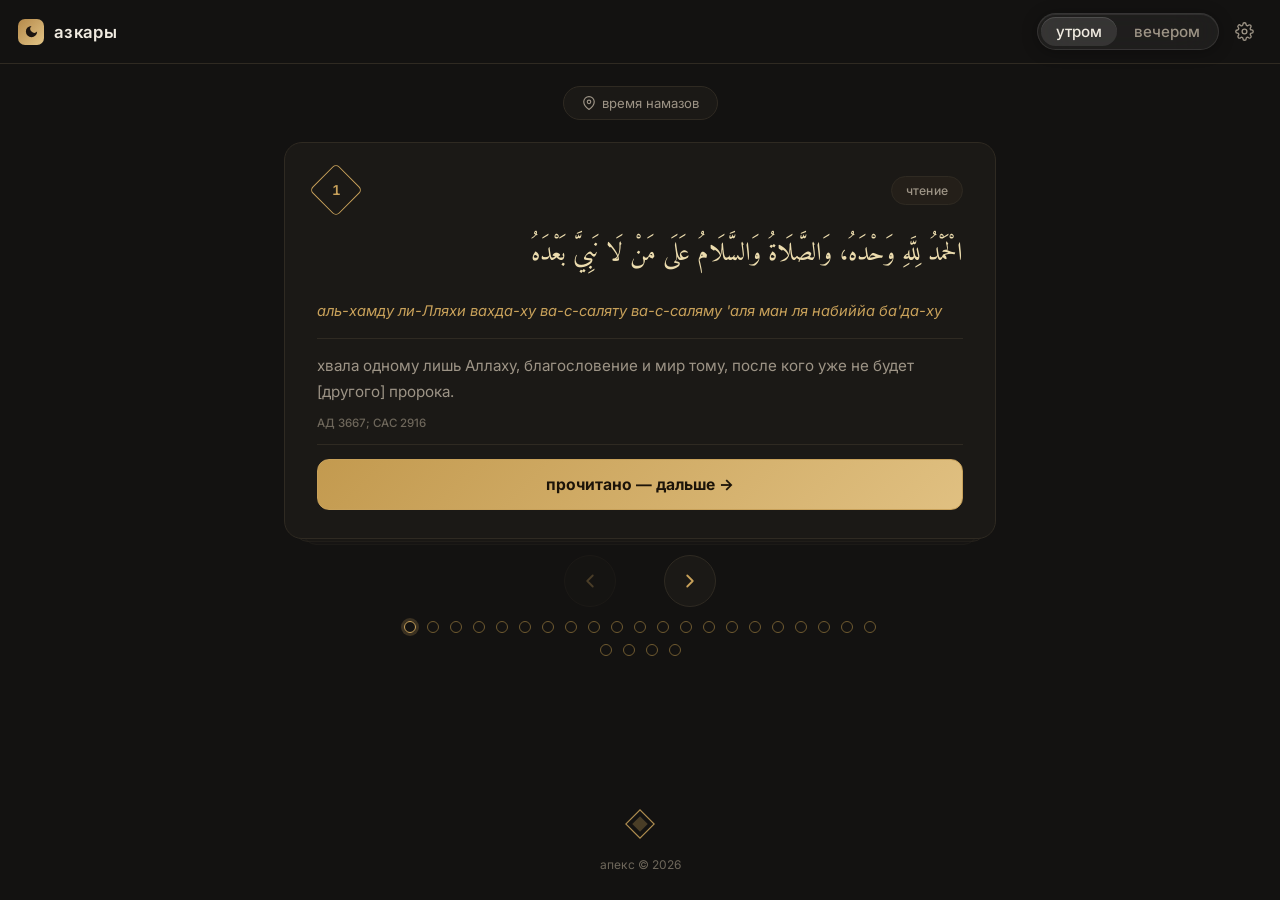
==== index.html @ b8bfd4aa "fix: per-period reset (AM/PM, local time) + grammar дольнем→дальнем Progress/counter now reset per r" ====
<!DOCTYPE html>
<html lang="ru">
<head>
  <meta charset="UTF-8" />
  <meta name="viewport" content="width=device-width, initial-scale=1.0" />
  <title>азкары</title>
  <meta name="description" content="Утренние и вечерние азкары с счётчиком повторений" />
  <meta property="og:title" content="азкары" />
  <meta property="og:description" content="Утренние и вечерние азкары с счётчиком повторений" />
  <meta property="og:type" content="website" />
  <link rel="manifest" href="manifest.json" />
  <link rel="apple-touch-icon" href="icon.png" />
  <meta name="theme-color" content="#141211" />
  <meta name="apple-mobile-web-app-capable" content="yes" />
  <meta name="apple-mobile-web-app-status-bar-style" content="black-translucent" />
  <meta name="apple-mobile-web-app-title" content="азкары" />
  <link rel="preconnect" href="https://fonts.googleapis.com" />
  <link rel="preconnect" href="https://fonts.gstatic.com" crossorigin />
  <link href="https://fonts.googleapis.com/css2?family=Amiri:wght@400;700&family=Inter:wght@400;500;600&display=swap" rel="stylesheet" />
  <link rel="stylesheet" href="style.css?v=23" />
</head>
<body>

  <header>
    <div class="logo">
      <div class="logo-icon"><svg class="ico-svg" viewBox="0 0 24 24" fill="currentColor" aria-hidden="true"><path d="M12 3a6 6 0 0 0 9 9 9 9 0 1 1-9-9z"/></svg></div>
      <span class="logo-text">азкары</span>
    </div>
    <div class="header-right">
      <div class="tabs" role="tablist" aria-label="Время суток">
        <button class="tab active" data-tab="morning" role="tab" aria-selected="true" aria-controls="deck">утром</button>
        <button class="tab" data-tab="evening" role="tab" aria-selected="false" aria-controls="deck">вечером</button>
      </div>
      <div id="streak" class="streak" hidden title="дней подряд">
        <span class="streak-flame"><svg class="ico-svg" viewBox="0 0 24 24" fill="currentColor" aria-hidden="true"><path d="M8.5 14.5A2.5 2.5 0 0 0 11 12c0-1.38-.5-2-1-3-1.07-2.14-.22-4.05 2-6 .5 2.5 2 4.9 4 6.5 2 1.6 3 3.5 3 5.5a7 7 0 1 1-14 0c0-1.15.43-2.29 1-3a2.5 2.5 0 0 0 2.5 2.5z"/></svg></span><span id="streak-count">0</span>
      </div>
      <button id="settings-toggle" onclick="toggleSettings()" title="настройки" aria-label="Настройки" aria-expanded="false" aria-haspopup="true"><svg class="ico-svg" viewBox="0 0 24 24" fill="none" stroke="currentColor" stroke-width="1.7" stroke-linecap="round" stroke-linejoin="round" aria-hidden="true"><circle cx="12" cy="12" r="3"/><path d="M19.4 15a1.65 1.65 0 0 0 .33 1.82l.06.06a2 2 0 1 1-2.83 2.83l-.06-.06a1.65 1.65 0 0 0-1.82-.33 1.65 1.65 0 0 0-1 1.51V21a2 2 0 0 1-4 0v-.09A1.65 1.65 0 0 0 9 19.4a1.65 1.65 0 0 0-1.82.33l-.06.06a2 2 0 1 1-2.83-2.83l.06-.06a1.65 1.65 0 0 0 .33-1.82 1.65 1.65 0 0 0-1.51-1H3a2 2 0 0 1 0-4h.09A1.65 1.65 0 0 0 4.6 9a1.65 1.65 0 0 0-.33-1.82l-.06-.06a2 2 0 1 1 2.83-2.83l.06.06a1.65 1.65 0 0 0 1.82.33H9a1.65 1.65 0 0 0 1-1.51V3a2 2 0 0 1 4 0v.09a1.65 1.65 0 0 0 1 1.51 1.65 1.65 0 0 0 1.82-.33l.06-.06a2 2 0 1 1 2.83 2.83l-.06.06a1.65 1.65 0 0 0-.33 1.82V9a1.65 1.65 0 0 0 1.51 1H21a2 2 0 0 1 0 4h-.09a1.65 1.65 0 0 0-1.51 1z"/></svg></button>
    </div>
  </header>

  <div id="settings-panel" class="settings-panel" hidden role="dialog" aria-label="Настройки">
    <div class="settings-row">
      <span class="settings-label">размер арабского</span>
      <div class="settings-control">
        <button class="size-btn" onclick="changeArabicSize(-1)" aria-label="Уменьшить шрифт">A&minus;</button>
        <span id="arabic-size-val" class="size-val">100%</span>
        <button class="size-btn" onclick="changeArabicSize(1)" aria-label="Увеличить шрифт">A+</button>
      </div>
    </div>
    <div class="settings-row">
      <span class="settings-label">транслитерация</span>
      <button id="translit-toggle" class="switch" role="switch" aria-checked="true" onclick="toggleTranslit()" aria-label="Показывать транслитерацию">
        <span class="switch-knob"></span>
      </button>
    </div>
    <div class="settings-row">
      <span class="settings-label">время намазов</span>
      <button id="prayer-toggle" class="switch" role="switch" aria-checked="true" onclick="togglePrayerTimes()" aria-label="Показывать время намазов">
        <span class="switch-knob"></span>
      </button>
    </div>
  </div>

  <div id="progress-bar" class="progress-bar" role="progressbar" aria-valuemin="0" aria-valuemax="100" aria-valuenow="0" hidden>
    <div class="progress-bar-inner">
      <div class="progress-bar-fill" id="progress-fill"></div>
    </div>
    <div class="progress-bar-text" id="progress-text"></div>
  </div>

  <div id="prayer-times" class="prayer-times">
    <div id="prayer-prompt" class="prayer-prompt">
      <button class="prayer-enable-btn" onclick="enablePrayerTimes()">
        <svg class="ico-svg" viewBox="0 0 24 24" fill="none" stroke="currentColor" stroke-width="2" stroke-linecap="round" stroke-linejoin="round"><path d="M21 10c0 7-9 13-9 13s-9-6-9-13a9 9 0 0 1 18 0z"/><circle cx="12" cy="10" r="3"/></svg>
        время намазов
      </button>
    </div>
    <div id="prayer-content" hidden>
      <div class="prayer-header">
        <button class="prayer-loc-pill" id="prayer-loc-pill" onclick="enablePrayerTimes()" title="обновить местоположение">
          <svg class="ico-svg" viewBox="0 0 24 24" fill="none" stroke="currentColor" stroke-width="2" stroke-linecap="round" stroke-linejoin="round"><path d="M21 10c0 7-9 13-9 13s-9-6-9-13a9 9 0 0 1 18 0z"/><circle cx="12" cy="10" r="3"/></svg>
          <span id="prayer-city"></span>
        </button>
        <div class="prayer-next" id="prayer-next" hidden></div>
      </div>
      <div class="prayer-times-row">
        <div class="prayer-item" data-prayer="fajr"><div class="prayer-name">фаджр</div><div class="prayer-time" id="pt-fajr">--:--</div></div>
        <div class="prayer-item" data-prayer="sunrise"><div class="prayer-name">восход</div><div class="prayer-time" id="pt-sunrise">--:--</div></div>
        <div class="prayer-item" data-prayer="dhuhr"><div class="prayer-name">зухр</div><div class="prayer-time" id="pt-dhuhr">--:--</div></div>
        <div class="prayer-item" data-prayer="asr"><div class="prayer-name">аср</div><div class="prayer-time" id="pt-asr">--:--</div></div>
        <div class="prayer-item" data-prayer="maghrib"><div class="prayer-name">магриб</div><div class="prayer-time" id="pt-maghrib">--:--</div></div>
        <div class="prayer-item" data-prayer="isha"><div class="prayer-name">иша</div><div class="prayer-time" id="pt-isha">--:--</div></div>
      </div>
    </div>
  </div>

  <div class="stage">
    <main id="deck" class="deck" role="tabpanel">
      <div id="deck-stack" class="deck-stack" data-stack="0"></div>
    </main>

    <div class="deck-nav">
      <button id="prev-btn" class="nav-btn" onclick="goPrev()" aria-label="Назад" disabled><svg class="ico-svg" viewBox="0 0 24 24" fill="none" stroke="currentColor" stroke-width="2" stroke-linecap="round" stroke-linejoin="round" aria-hidden="true"><path d="m15 18-6-6 6-6"/></svg></button>
      <button id="next-btn" class="nav-btn" onclick="goNext()" aria-label="Дальше"><svg class="ico-svg" viewBox="0 0 24 24" fill="none" stroke="currentColor" stroke-width="2" stroke-linecap="round" stroke-linejoin="round" aria-hidden="true"><path d="m9 18 6-6-6-6"/></svg></button>
    </div>
    <div id="deck-dots" class="deck-dots" aria-hidden="true"></div>
    <div class="swipe-hint" hidden>листайте свайпом или стрелками</div>
  </div>

  <div class="deck-ornament" aria-hidden="true">
    <svg width="40" height="34" viewBox="0 0 40 34" fill="none">
      <rect x="10" y="7" width="20" height="20" transform="rotate(45 20 17)" stroke="#c8a15a" stroke-width="1.2" opacity="0.85"/>
      <rect x="14.5" y="11.5" width="11" height="11" transform="rotate(45 20 17)" fill="#c8a15a" opacity="0.3"/>
    </svg>
  </div>

  <div id="celebration" class="celebration" aria-hidden="true"></div>

  <div id="completion-screen" class="completion-screen" hidden aria-hidden="true" onclick="if(event.target===this)hideCompletion()">
    <div class="completion-card" role="dialog" aria-modal="true" aria-label="Все азкары выполнены">
      <div class="completion-check"><svg class="ico-svg" viewBox="0 0 24 24" fill="none" stroke="currentColor" stroke-width="2.5" stroke-linecap="round" stroke-linejoin="round" aria-hidden="true"><path d="M20 6 9 17l-5-5"/></svg></div>
      <div class="completion-title">ма ша Аллах</div>
      <div class="completion-sub">все азкары выполнены</div>
      <div class="completion-streak" id="completion-streak" hidden></div>
      <button class="completion-close" onclick="hideCompletion()">закрыть</button>
    </div>
  </div>

  <footer>апекс &copy;&nbsp;2026</footer>

  <script src="data.js?v=7"></script>
  <script src="app.js?v=14"></script>
  <script src="prayer.js?v=2"></script>
  <script>
    if ('serviceWorker' in navigator) {
      navigator.serviceWorker.register('sw.js');
    }
  </script>
</body>
</html>
---- style.css ----
* {
  margin: 0;
  padding: 0;
  box-sizing: border-box;
}

[hidden] {
  display: none !important;
}

:root {
  --bg: #131211;
  --surface: #1b1916;
  --surface-2: #241f19;
  --surface-3: #2f2920;
  --line: #2f2a22;
  --text: #f0ebe1;
  --text-2: #9d9486;
  --text-3: #6e675b;
  --gold: #c8a15a;
  --gold-bright: #e2c486;
  --gold-deep: #6f5a30;
  --arabic: #ecdcae;
  --arabic-scale: 1;
}

html {
  background: var(--bg);
}

body {
  font-family: 'Inter', 'Segoe UI', sans-serif;
  background: var(--bg);
  color: var(--text);
  min-height: 100vh;
  overflow-x: hidden;
  display: flex;
  flex-direction: column;
}

@supports (min-height: 100dvh) {
  body { min-height: 100dvh; }
}

/* ── Header ── */
header {
  position: sticky;
  top: 0;
  z-index: 10;
  background: var(--bg);
  border-bottom: 1px solid var(--line);
  padding: 0 18px;
  display: flex;
  align-items: center;
  justify-content: space-between;
  height: 64px;
}

.logo {
  display: flex;
  align-items: center;
  gap: 10px;
}

.logo-icon {
  width: 26px;
  height: 26px;
  background: linear-gradient(135deg, #b5894a, #e2c486);
  border-radius: 7px;
  display: flex;
  align-items: center;
  justify-content: center;
  font-size: 0.85rem;
  color: #1b1410;
}

.logo-text {
  font-size: 1.05rem;
  font-weight: 600;
  color: var(--text);
  letter-spacing: 0.02em;
}

.header-right {
  display: flex;
  align-items: center;
  gap: 8px;
}

/* ── Segmented tabs ── */
.tabs {
  display: flex;
  gap: 2px;
  background: rgba(255, 255, 255, 0.05);
  -webkit-backdrop-filter: blur(24px) saturate(1.4);
  backdrop-filter: blur(24px) saturate(1.4);
  border: 1px solid rgba(255, 255, 255, 0.1);
  border-radius: 999px;
  padding: 3px;
  box-shadow:
    0 2px 16px rgba(0, 0, 0, 0.3),
    inset 0 1px 0 rgba(255, 255, 255, 0.08);
}

.tab {
  padding: 5px 15px;
  border-radius: 999px;
  border: none;
  background: transparent;
  color: var(--text-2);
  font-size: 0.95rem;
  font-weight: 500;
  cursor: pointer;
  transition: all 0.18s;
  font-family: inherit;
  text-align: center;
}

.tab:hover {
  color: var(--text);
}

.tab.active {
  background: rgba(255, 255, 255, 0.1);
  color: var(--text);
  box-shadow: inset 0 1px 0 rgba(255, 255, 255, 0.12);
}

/* ── Settings button ── */
#settings-toggle {
  background: none;
  border: none;
  color: var(--text-2);
  font-size: 1.05rem;
  cursor: pointer;
  padding: 6px 8px;
  border-radius: 8px;
  transition: color 0.15s;
  line-height: 1;
}

#settings-toggle:hover {
  color: var(--gold);
}

/* ── Streak ── */
.streak {
  display: flex;
  align-items: center;
  gap: 2px;
  font-size: 0.9rem;
  font-weight: 700;
  color: var(--gold);
  padding: 2px 6px;
  border-radius: 8px;
  user-select: none;
}

.streak-flame {
  font-size: 0.95rem;
  line-height: 1;
}

.streak.bump {
  animation: streakBump 0.5s ease;
}

@keyframes streakBump {
  0% { transform: scale(1); }
  35% { transform: scale(1.35); }
  100% { transform: scale(1); }
}

/* ── Progress bar ── */
.progress-bar {
  position: sticky;
  top: 64px;
  z-index: 9;
  background: var(--bg);
  padding: 10px 20px 8px;
  max-width: 720px;
  margin: 0 auto;
  width: 100%;
}

.progress-bar-inner {
  height: 4px;
  background: var(--surface-2);
  border-radius: 999px;
  overflow: hidden;
}

.progress-bar-fill {
  height: 100%;
  background: linear-gradient(90deg, #9c7c3d, #d8b673);
  border-radius: 999px;
  transition: width 0.4s ease;
  width: 0%;
}

.progress-bar-text {
  font-size: 0.72rem;
  color: var(--text-3);
  margin-top: 6px;
  text-align: center;
  transition: color 0.3s;
}

.progress-bar-text.all-done {
  color: var(--gold);
  font-weight: 600;
}

/* ── Deck ── */
#deck {
  display: block;
  position: relative;
  max-width: 720px;
  margin: 0 auto;
  padding: 20px 20px 0;
}

.deck-stack {
  position: relative;
  width: 100%;
}

.deck-stack::before,
.deck-stack::after {
  content: '';
  position: absolute;
  inset: 0;
  border-radius: 16px;
  background: var(--surface);
  border: 1px solid var(--line);
  z-index: 0;
}

.deck-stack::before { transform: translateY(8px) scale(0.975); opacity: 0.7; }
.deck-stack::after { transform: translateY(16px) scale(0.95); opacity: 0.4; }
.deck-stack[data-stack="0"]::before,
.deck-stack[data-stack="0"]::after { display: none; }
.deck-stack[data-stack="1"]::after { display: none; }

/* ── Card ── */
.card {
  background: var(--surface);
  border: 1px solid var(--line);
  border-radius: 16px;
  padding: 22px 24px;
  opacity: 1;
}

.card.enter {
  animation: cardIn 0.4s ease both;
}

.card.just-done {
  animation: cardComplete 0.5s ease;
}

@keyframes cardIn {
  from { opacity: 0; transform: translateY(16px); }
  to { opacity: 1; transform: none; }
}

@keyframes cardComplete {
  0% { transform: scale(1); }
  30% { transform: scale(1.015); border-color: var(--gold); }
  100% { transform: scale(1); }
}

.swipe-card {
  position: relative;
  z-index: 1;
  width: 100%;
  touch-action: pan-y;
  cursor: grab;
  user-select: none;
  -webkit-user-select: none;
  transition: none;
  will-change: transform;
}

.swipe-card:active { cursor: grabbing; }
.swipe-card.dragging { transition: none; }
.swipe-card.animating { transition: transform 0.32s cubic-bezier(0.4, 0, 0.2, 1), opacity 0.32s ease; }

/* ── Card head: diamond number + pill ── */
.card-head {
  display: flex;
  align-items: center;
  justify-content: space-between;
  margin-bottom: 16px;
}

.card-diamond {
  position: relative;
  width: 34px;
  height: 34px;
  display: inline-flex;
  align-items: center;
  justify-content: center;
  color: var(--gold);
  font-size: 0.8rem;
  font-weight: 600;
  font-variant-numeric: tabular-nums;
  flex-shrink: 0;
}

.card-diamond::before {
  content: '';
  position: absolute;
  inset: 0;
  border: 1px solid var(--gold);
  border-radius: 5px;
  transform: rotate(45deg);
  z-index: -1;
}

.card-pill {
  background: var(--surface-2);
  border: 1px solid var(--line);
  color: var(--gold);
  font-size: 0.72rem;
  font-weight: 600;
  padding: 5px 13px;
  border-radius: 999px;
  letter-spacing: 0.02em;
}

.card-pill-read {
  color: var(--text-2);
  font-weight: 500;
}

/* ── Note ── */
.note {
  font-size: 0.84rem;
  color: var(--gold-bright);
  line-height: 1.7;
  margin-bottom: 16px;
  padding: 12px 16px;
  background: rgba(200, 161, 90, 0.07);
  border-left: 3px solid var(--gold);
  border-radius: 0 8px 8px 0;
}

/* ── Arabic ── */
.arabic {
  font-size: calc(1.45rem * var(--arabic-scale, 1));
  text-align: right;
  line-height: 2.15;
  color: var(--arabic);
  font-family: 'Amiri', 'Traditional Arabic', serif;
  direction: rtl;
  margin-bottom: 16px;
}

/* ── Divider ── */
.divider {
  border: none;
  border-top: 1px solid var(--line);
  margin: 14px 0;
}

/* ── Transliteration / translation / source ── */
.transliteration {
  font-size: 0.875rem;
  color: var(--gold);
  font-style: italic;
  line-height: 1.7;
  margin-bottom: 8px;
}

.translation {
  font-size: 0.9rem;
  color: var(--text-2);
  line-height: 1.75;
}

.source {
  font-size: 0.72rem;
  color: var(--text-3);
  margin-top: 10px;
  font-weight: 500;
}

/* ── Counter ── */
.counter-wrap {
  margin-top: 18px;
  display: flex;
  flex-direction: column;
  gap: 12px;
}

.counter-progress-bar {
  height: 3px;
  background: var(--surface-2);
  border-radius: 999px;
  overflow: hidden;
}

.counter-progress-fill {
  height: 100%;
  background: linear-gradient(90deg, #9c7c3d, #d8b673);
  border-radius: 999px;
  transition: width 0.3s ease;
}

.counter-row {
  display: flex;
  align-items: center;
  justify-content: space-between;
}

.counter-display {
  font-size: 0.85rem;
  color: var(--text-2);
}

.counter-display span {
  color: var(--gold);
  font-weight: 700;
}

.counter-reset {
  background: none;
  border: none;
  color: var(--text-3);
  font-size: 0.78rem;
  font-family: inherit;
  cursor: pointer;
  padding: 0;
  transition: color 0.15s;
}

.counter-reset:hover {
  color: var(--text-2);
}

.done-badge {
  font-size: 0.75rem;
  color: var(--gold);
  display: none;
}

.counter-btn-big {
  margin-top: 4px;
  width: 100%;
  padding: 15px;
  border-radius: 12px;
  border: 1px solid var(--gold);
  background: linear-gradient(135deg, #c39a4f, #e0c081);
  color: #1c1409;
  font-size: 1.02rem;
  font-weight: 700;
  font-family: inherit;
  cursor: pointer;
  transition: transform 0.08s, filter 0.15s;
  letter-spacing: 0.01em;
}

.counter-btn-big:hover { filter: brightness(1.08); }
.counter-btn-big:active { transform: scale(0.97); }
.counter-btn-big:disabled {
  background: transparent;
  color: var(--gold-deep);
  border-color: var(--gold-deep);
  cursor: default;
}

.swipe-next-hint {
  margin-top: 10px;
  text-align: center;
  font-size: 0.78rem;
  color: var(--gold);
}

/* ── Read-once button ── */
.read-next-btn {
  margin-top: 4px;
  width: 100%;
  padding: 15px;
  border-radius: 12px;
  border: 1px solid var(--gold);
  background: linear-gradient(135deg, #c39a4f, #e0c081);
  color: #1c1409;
  font-size: 0.98rem;
  font-weight: 700;
  font-family: inherit;
  cursor: pointer;
  transition: transform 0.08s, filter 0.15s;
}

.read-next-btn:hover { filter: brightness(1.08); }
.read-next-btn:active { transform: scale(0.97); }
.read-next-btn.is-read {
  background: transparent;
  color: var(--gold);
}

/* ── Deck navigation ── */
.deck-nav {
  display: flex;
  align-items: center;
  justify-content: center;
  gap: 20px;
  max-width: 720px;
  margin: 0 auto;
  padding: 16px 20px 0;
}

.nav-btn {
  width: 48px;
  height: 48px;
  border-radius: 50%;
  border: 1px solid var(--line);
  background: var(--surface);
  color: var(--gold);
  font-size: 1.6rem;
  line-height: 1;
  cursor: pointer;
  display: flex;
  align-items: center;
  justify-content: center;
  transition: background 0.15s, color 0.15s, transform 0.1s, opacity 0.15s, border-color 0.15s;
}

.nav-btn:hover:not(:disabled) { background: var(--gold); color: #1c1409; border-color: var(--gold); }
.nav-btn:active:not(:disabled) { transform: scale(0.92); }
.nav-btn:disabled { opacity: 0.3; cursor: default; }

.deck-pos {
  min-width: 72px;
  text-align: center;
  font-size: 0.82rem;
  color: var(--text-2);
  font-variant-numeric: tabular-nums;
  letter-spacing: 0.06em;
}

.swipe-hint {
  text-align: center;
  font-size: 0.72rem;
  color: var(--text-3);
  padding: 4px 20px 18px;
}

/* ── Celebration ── */
.celebration {
  position: fixed;
  inset: 0;
  pointer-events: none;
  z-index: 100;
}

.confetti {
  position: absolute;
  width: 6px;
  height: 6px;
  border-radius: 50%;
  animation: confettiFall 1.8s ease-out forwards;
  opacity: 0;
}

@keyframes confettiFall {
  0% { opacity: 1; transform: translateY(0) rotate(0deg) scale(1); }
  100% { opacity: 0; transform: translateY(60vh) rotate(720deg) scale(0.3); }
}

/* ── Settings panel ── */
.settings-panel {
  position: fixed;
  top: 60px;
  right: 16px;
  z-index: 50;
  width: 250px;
  background: var(--surface);
  border: 1px solid var(--line);
  border-radius: 14px;
  padding: 6px;
  box-shadow: 0 14px 40px rgba(0, 0, 0, 0.55);
  display: flex;
  flex-direction: column;
  gap: 2px;
  animation: panelIn 0.16s ease;
}

@keyframes panelIn {
  from { opacity: 0; transform: translateY(-6px); }
  to { opacity: 1; transform: translateY(0); }
}

.settings-row {
  display: flex;
  align-items: center;
  justify-content: space-between;
  gap: 12px;
  padding: 10px;
  border-radius: 9px;
}

.settings-label {
  font-size: 0.85rem;
  color: var(--text-2);
}

.settings-control {
  display: flex;
  align-items: center;
  gap: 8px;
}

.size-btn {
  background: transparent;
  border: 1px solid var(--line);
  color: var(--gold);
  border-radius: 7px;
  width: 30px;
  height: 28px;
  cursor: pointer;
  font-family: inherit;
  font-size: 0.85rem;
  transition: background 0.15s, color 0.15s, transform 0.1s;
}

.size-btn:hover { background: var(--gold); color: #1c1409; }
.size-btn:active { transform: scale(0.94); }

.size-val {
  font-size: 0.8rem;
  color: var(--gold);
  min-width: 42px;
  text-align: center;
  font-variant-numeric: tabular-nums;
}

.switch {
  width: 42px;
  height: 24px;
  border-radius: 999px;
  background: var(--surface-3);
  border: 1px solid var(--line);
  position: relative;
  cursor: pointer;
  padding: 0;
  flex-shrink: 0;
  transition: background 0.2s, border-color 0.2s;
}

.switch[aria-checked="true"] {
  background: var(--gold);
  border-color: var(--gold);
}

.switch-knob {
  position: absolute;
  top: 2px;
  left: 2px;
  width: 18px;
  height: 18px;
  background: #f0ebe1;
  border-radius: 50%;
  transition: transform 0.2s, background 0.2s;
}

.switch[aria-checked="true"] .switch-knob {
  transform: translateX(18px);
  background: #1c1409;
}

/* ── Completion screen ── */
.completion-screen {
  position: fixed;
  inset: 0;
  z-index: 200;
  display: flex;
  align-items: center;
  justify-content: center;
  padding: 24px;
  background: rgba(8, 7, 5, 0.78);
  -webkit-backdrop-filter: blur(4px);
  backdrop-filter: blur(4px);
  animation: fadeInOverlay 0.25s ease;
}

@keyframes fadeInOverlay {
  from { opacity: 0; }
  to { opacity: 1; }
}

.completion-card {
  background: var(--surface);
  border: 1px solid var(--gold-deep);
  border-radius: 20px;
  padding: 34px 28px;
  text-align: center;
  max-width: 330px;
  width: 100%;
  box-shadow: 0 24px 70px rgba(0, 0, 0, 0.6);
  animation: popIn 0.35s cubic-bezier(0.2, 0.8, 0.3, 1.2);
}

@keyframes popIn {
  from { opacity: 0; transform: scale(0.85); }
  to { opacity: 1; transform: scale(1); }
}

.completion-check {
  width: 60px;
  height: 60px;
  margin: 0 auto 16px;
  border-radius: 50%;
  background: linear-gradient(135deg, #b5894a, #e2c486);
  color: #1c1409;
  display: flex;
  align-items: center;
  justify-content: center;
  font-size: 1.9rem;
}

.completion-title {
  font-size: 1.35rem;
  font-weight: 600;
  color: var(--text);
  margin-bottom: 6px;
}

.completion-sub {
  font-size: 0.9rem;
  color: var(--text-2);
  margin-bottom: 8px;
}

.completion-streak {
  font-size: 0.95rem;
  color: var(--gold);
  font-weight: 600;
  margin-bottom: 20px;
}

.completion-close {
  padding: 11px 28px;
  border-radius: 10px;
  border: 1px solid var(--gold);
  background: transparent;
  color: var(--gold);
  font-size: 0.88rem;
  font-weight: 600;
  font-family: inherit;
  cursor: pointer;
  transition: background 0.15s, color 0.15s;
}

.completion-close:hover {
  background: var(--gold);
  color: #1c1409;
}

/* ── End card ── */
.end-card {
  text-align: center;
  padding: 36px 26px;
}

.end-icon {
  width: 60px;
  height: 60px;
  margin: 0 auto 16px;
  border-radius: 50%;
  background: linear-gradient(135deg, #b5894a, #e2c486);
  color: #1c1409;
  display: flex;
  align-items: center;
  justify-content: center;
  font-size: 1.9rem;
}

.end-icon-muted {
  background: var(--surface-2);
  color: var(--gold);
  border: 1px solid var(--line);
  font-size: 1.1rem;
  letter-spacing: 2px;
}

.end-title { font-size: 1.35rem; font-weight: 600; color: var(--text); margin-bottom: 6px; }
.end-sub { font-size: 0.9rem; color: var(--text-2); margin-bottom: 20px; }
.end-streak { font-size: 0.95rem; color: var(--gold); font-weight: 600; margin-bottom: 20px; }

.end-actions {
  display: flex;
  flex-direction: column;
  gap: 10px;
  align-items: stretch;
  max-width: 250px;
  margin: 0 auto;
}

.end-btn {
  padding: 13px 20px;
  border-radius: 11px;
  border: 1px solid var(--gold);
  background: linear-gradient(135deg, #c39a4f, #e0c081);
  color: #1c1409;
  font-size: 0.92rem;
  font-weight: 700;
  font-family: inherit;
  cursor: pointer;
  transition: filter 0.15s, transform 0.08s;
}

.end-btn:hover { filter: brightness(1.08); }
.end-btn:active { transform: scale(0.97); }
.end-btn-secondary { background: transparent; color: var(--gold); }
.end-btn-secondary:hover { background: rgba(200, 161, 90, 0.1); filter: none; }

/* ── Footer ── */
footer {
  text-align: center;
  padding: 8px 0 28px;
  font-size: 0.75rem;
  color: var(--text-3);
}

/* ── Prayer Times ── */
.prayer-times {
  max-width: 720px;
  margin: 0 auto;
  padding: 20px 20px 0;
  width: 100%;
}

.prayer-prompt {
  text-align: center;
  padding: 2px 0;
}

.prayer-enable-btn {
  display: inline-flex;
  align-items: center;
  gap: 6px;
  padding: 8px 18px;
  border-radius: 999px;
  border: 1px solid var(--line);
  background: var(--surface);
  color: var(--text-2);
  font-size: 0.82rem;
  font-family: inherit;
  cursor: pointer;
  transition: color 0.15s, border-color 0.15s;
}

.prayer-enable-btn:hover {
  color: var(--gold);
  border-color: var(--gold-deep);
}

.prayer-enable-btn .ico-svg {
  width: 14px;
  height: 14px;
}

.prayer-loading {
  font-size: 0.82rem;
  color: var(--text-3);
  padding: 8px 0;
  display: block;
  text-align: center;
}

.prayer-denied {
  font-size: 0.75rem;
  color: var(--text-3);
  display: block;
  text-align: center;
  margin-bottom: 8px;
}

.prayer-header {
  display: flex;
  align-items: center;
  justify-content: center;
  flex-direction: column;
  gap: 6px;
  margin-bottom: 10px;
}

.prayer-loc-pill {
  display: inline-flex;
  align-items: center;
  gap: 5px;
  padding: 4px 12px 4px 8px;
  border-radius: 999px;
  border: 1px solid rgba(255, 255, 255, 0.08);
  background: rgba(255, 255, 255, 0.04);
  color: var(--text-3);
  font-size: 0.72rem;
  font-family: inherit;
  cursor: pointer;
  transition: color 0.15s, border-color 0.15s;
  line-height: 1;
}

.prayer-loc-pill:hover {
  color: var(--gold);
  border-color: rgba(200, 161, 90, 0.2);
}

.prayer-loc-pill .ico-svg {
  width: 12px;
  height: 12px;
  flex-shrink: 0;
}

.prayer-next {
  text-align: center;
  font-size: 0.82rem;
  color: var(--gold);
  font-weight: 600;
  letter-spacing: 0.01em;
}

.prayer-times-row {
  display: grid;
  grid-template-columns: repeat(6, 1fr);
  gap: 4px;
  position: relative;
  background: linear-gradient(
    135deg,
    rgba(255, 255, 255, 0.08) 0%,
    rgba(255, 255, 255, 0.03) 50%,
    rgba(255, 255, 255, 0.05) 100%
  );
  -webkit-backdrop-filter: blur(24px) saturate(1.4);
  backdrop-filter: blur(24px) saturate(1.4);
  border: 1px solid rgba(255, 255, 255, 0.1);
  border-radius: 14px;
  padding: 10px 8px;
  box-shadow:
    0 4px 24px rgba(0, 0, 0, 0.3),
    inset 0 1px 0 rgba(255, 255, 255, 0.1),
    inset 0 -1px 0 rgba(255, 255, 255, 0.03);
  overflow: hidden;
}

.prayer-times-row::before {
  content: '';
  position: absolute;
  inset: 0;
  border-radius: inherit;
  background: linear-gradient(
    180deg,
    rgba(255, 255, 255, 0.06) 0%,
    transparent 40%
  );
  pointer-events: none;
}

.prayer-item {
  text-align: center;
  padding: 4px 0;
  border-radius: 8px;
  transition: background 0.2s;
}

.prayer-item.next-prayer {
  background: rgba(200, 161, 90, 0.12);
  box-shadow: inset 0 1px 0 rgba(200, 161, 90, 0.12);
}

.prayer-item.next-prayer .prayer-name {
  color: var(--gold);
}

.prayer-item.next-prayer .prayer-time {
  color: var(--gold-bright);
}

.prayer-name {
  font-size: 0.68rem;
  color: var(--text-3);
  margin-bottom: 2px;
}

.prayer-time {
  font-size: 0.85rem;
  color: var(--text-2);
  font-weight: 600;
  font-variant-numeric: tabular-nums;
}

.prayer-item[data-prayer="sunrise"] .prayer-name {
  font-style: italic;
}

/* ── Hide transliteration ── */
body.hide-translit .transliteration,
body.hide-translit .transliteration + .divider {
  display: none;
}

/* ── Reduced motion ── */
@media (prefers-reduced-motion: reduce) {
  *, *::before, *::after {
    animation-duration: 0.001ms !important;
    animation-iteration-count: 1 !important;
    transition-duration: 0.001ms !important;
    scroll-behavior: auto !important;
  }

  .card {
    opacity: 1 !important;
    transform: none !important;
  }
}

/* ── Mobile ── */
@media (max-width: 480px) {
  header { padding: 0 14px; height: 56px; }
  .progress-bar { top: 56px; padding: 8px 14px 6px; }
  .logo-text { font-size: 0.98rem; }
  .logo-icon { width: 24px; height: 24px; }
  .tab { padding: 5px 12px; font-size: 0.9rem; }
  .header-right { gap: 6px; }
  .streak { font-size: 0.85rem; padding: 2px 4px; }
  #deck { padding: 16px 12px 0; }
  .card { padding: 18px 17px; border-radius: 14px; }
  .arabic { font-size: calc(1.3rem * var(--arabic-scale, 1)); line-height: 2.05; }
  .note { font-size: 0.8rem; }
  .nav-btn { width: 44px; height: 44px; font-size: 1.5rem; }
  .deck-nav { gap: 16px; padding: 10px 12px 2px; }
  .end-card { padding: 30px 18px; }
  .settings-panel { top: 52px; right: 8px; left: 8px; width: auto; }
}

/* ── Stage ── */
.stage {
  flex: 1;
  display: flex;
  flex-direction: column;
}

.deck-nav { gap: 48px; }

/* ── Progress dots ── */
.deck-dots {
  display: flex;
  flex-wrap: wrap;
  gap: 9px;
  justify-content: center;
  align-content: center;
  max-width: 470px;
  margin: 0 auto;
  padding: 14px 24px 0;
}

.dot {
  width: 11px;
  height: 11px;
  border-radius: 50%;
  border: 1px solid var(--gold-deep);
  background: transparent;
  padding: 0;
  cursor: pointer;
  -webkit-appearance: none;
  appearance: none;
  transition: transform 0.1s, background 0.15s, border-color 0.15s, box-shadow 0.15s;
}

.dot:hover { border-color: var(--gold); }
.dot.done { background: var(--gold); border-color: var(--gold); }
.dot.cur { border-color: var(--gold); box-shadow: 0 0 0 3px rgba(200, 161, 90, 0.22); }
.dot.cur.done { background: var(--gold); }
.dot:active { transform: scale(0.85); }

/* ── Bottom ornament ── */
.deck-ornament {
  display: flex;
  justify-content: center;
  align-items: center;
  padding: 24px 0 8px;
  margin-top: auto;
}

/* ── Inline SVG icons ── */
.ico-svg {
  width: 1em;
  height: 1em;
  display: inline-block;
  vertical-align: -0.125em;
  flex-shrink: 0;
}

.logo-icon .ico-svg { width: 15px; height: 15px; }
.streak { display: inline-flex; }
.streak-flame { display: inline-flex; align-items: center; }
.streak .ico-svg { width: 1.05em; height: 1.05em; }
#settings-toggle { display: inline-flex; align-items: center; justify-content: center; }
#settings-toggle .ico-svg { width: 19px; height: 19px; }
.nav-btn .ico-svg { width: 22px; height: 22px; }
.completion-check .ico-svg,
.end-icon .ico-svg { width: 30px; height: 30px; }

.done-badge { display: none; align-items: center; gap: 3px; }
.done-badge .ico-svg { width: 0.95em; height: 0.95em; }

.read-next-btn { display: flex; align-items: center; justify-content: center; gap: 6px; }
.read-next-btn .ico-svg { width: 1.05em; height: 1.05em; vertical-align: middle; }

.swipe-next-hint { display: flex; align-items: center; justify-content: center; gap: 4px; }
.completion-streak,
.end-streak { display: flex; align-items: center; justify-content: center; gap: 5px; }

/* ── New elements: mobile ── */
@media (max-width: 480px) {
  .deck-nav { gap: 34px; padding: 14px 12px 0; }
  .deck-dots { gap: 8px; padding: 12px 16px 0; max-width: 360px; }
  .deck-ornament { padding: 20px 0 6px; }
  .prayer-times { padding: 14px 12px 0; }
  .prayer-times-row { padding: 8px 4px; gap: 2px; }
  .prayer-name { font-size: 0.62rem; }
  .prayer-time { font-size: 0.78rem; }
  .prayer-next { font-size: 0.78rem; }
  .prayer-header { margin-bottom: 8px; }
}

/* ── Tablet / iPad ── */
@media (min-width: 700px) {
  #deck { max-width: 760px; padding: 20px 24px 0; }
  .progress-bar { max-width: 760px; }
  .deck-nav { max-width: 760px; }
  .card { padding: 28px 32px; border-radius: 18px; }
  .arabic { font-size: calc(1.6rem * var(--arabic-scale, 1)); line-height: 2.25; }
  .transliteration { font-size: 0.92rem; }
  .translation { font-size: 0.95rem; }
  .card-diamond { width: 38px; height: 38px; font-size: 0.85rem; }
  .card-pill { font-size: 0.76rem; padding: 6px 14px; }
  .dot { width: 12px; height: 12px; }
  .deck-dots { max-width: 540px; gap: 11px; }
  .nav-btn { width: 52px; height: 52px; }
  .prayer-times { max-width: 760px; }
  .prayer-times-row { padding: 12px 16px; gap: 8px; border-radius: 14px; }
  .prayer-name { font-size: 0.72rem; }
  .prayer-time { font-size: 0.9rem; }
}

/* ── Genie / parachute dismiss (forward via button / arrow / auto) ── */
.swipe-card.genie-out {
  animation: genieOut 0.55s cubic-bezier(0.45, 0, 0.75, 0.3) forwards;
  pointer-events: none;
  z-index: 2;
  will-change: transform, opacity;
}

@keyframes genieOut {
  0% { opacity: 1; transform: translateY(0) rotate(0deg); }
  18% { opacity: 1; transform: translateY(-12px) rotate(-1.5deg); }
  65% { opacity: 1; transform: translateY(45%) rotate(1deg); }
  100% { opacity: 0; transform: translateY(132%) rotate(2.5deg); }
}
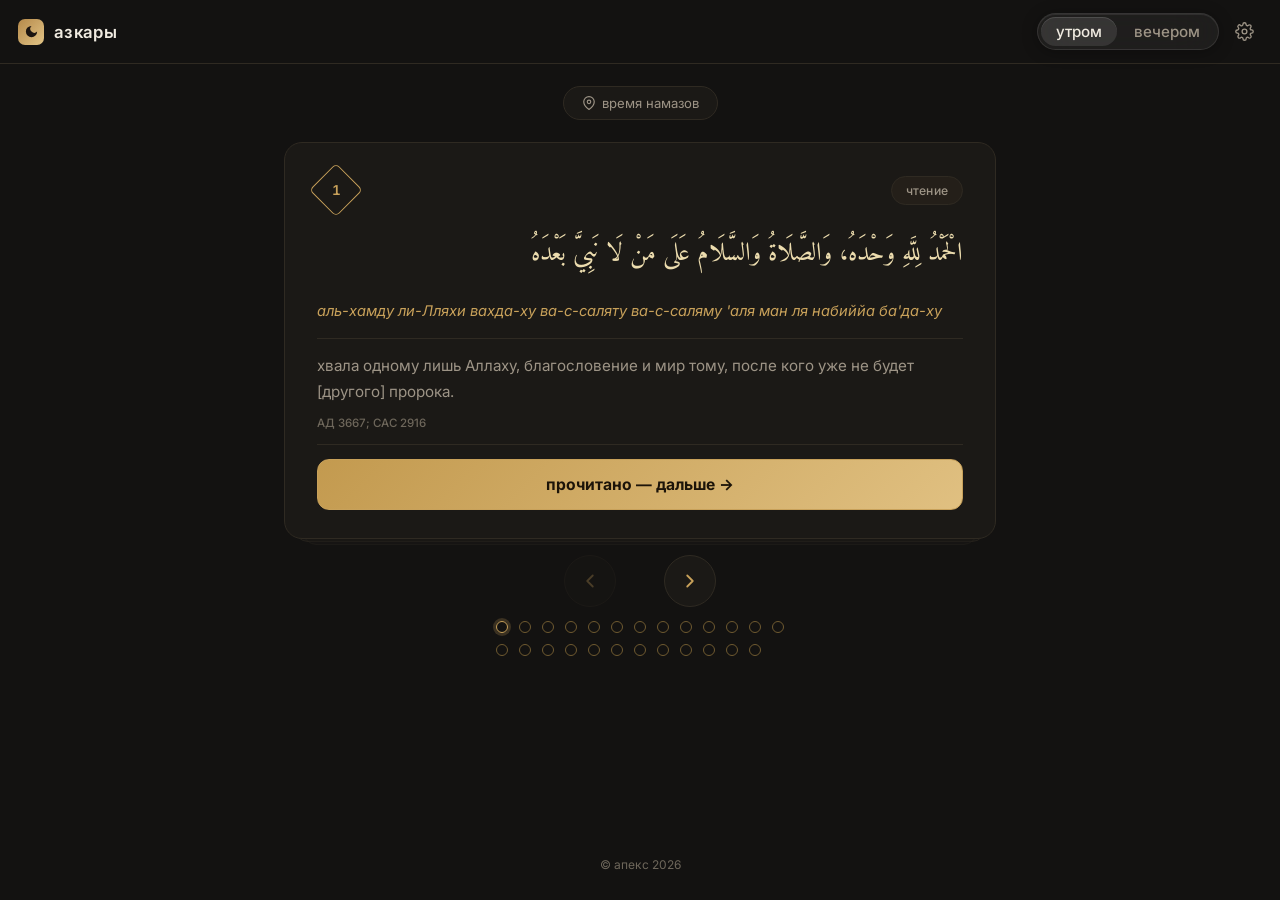
==== commit 973f5eb4: "ui: dots in two rows, remove ornament, footer © апекс 2026 Progress dots now lay out in exactly two " ====
--- a/index.html
+++ b/index.html
@@ -17,7 +17,7 @@
   <link rel="preconnect" href="https://fonts.googleapis.com" />
   <link rel="preconnect" href="https://fonts.gstatic.com" crossorigin />
   <link href="https://fonts.googleapis.com/css2?family=Amiri:wght@400;700&family=Inter:wght@400;500;600&display=swap" rel="stylesheet" />
-  <link rel="stylesheet" href="style.css?v=23" />
+  <link rel="stylesheet" href="style.css?v=24" />
 </head>
 <body>
 
@@ -107,13 +107,6 @@
     <div class="swipe-hint" hidden>листайте свайпом или стрелками</div>
   </div>
 
-  <div class="deck-ornament" aria-hidden="true">
-    <svg width="40" height="34" viewBox="0 0 40 34" fill="none">
-      <rect x="10" y="7" width="20" height="20" transform="rotate(45 20 17)" stroke="#c8a15a" stroke-width="1.2" opacity="0.85"/>
-      <rect x="14.5" y="11.5" width="11" height="11" transform="rotate(45 20 17)" fill="#c8a15a" opacity="0.3"/>
-    </svg>
-  </div>
-
   <div id="celebration" class="celebration" aria-hidden="true"></div>
 
   <div id="completion-screen" class="completion-screen" hidden aria-hidden="true" onclick="if(event.target===this)hideCompletion()">
@@ -126,10 +119,10 @@
     </div>
   </div>
 
-  <footer>апекс &copy;&nbsp;2026</footer>
+  <footer>&copy;&nbsp;апекс&nbsp;2026</footer>
 
   <script src="data.js?v=7"></script>
-  <script src="app.js?v=14"></script>
+  <script src="app.js?v=15"></script>
   <script src="prayer.js?v=2"></script>
   <script>
     if ('serviceWorker' in navigator) {
--- a/style.css
+++ b/style.css
@@ -1046,11 +1046,9 @@
 
 /* ── Progress dots ── */
 .deck-dots {
-  display: flex;
-  flex-wrap: wrap;
+  display: grid;
   gap: 9px;
   justify-content: center;
-  align-content: center;
   max-width: 470px;
   margin: 0 auto;
   padding: 14px 24px 0;
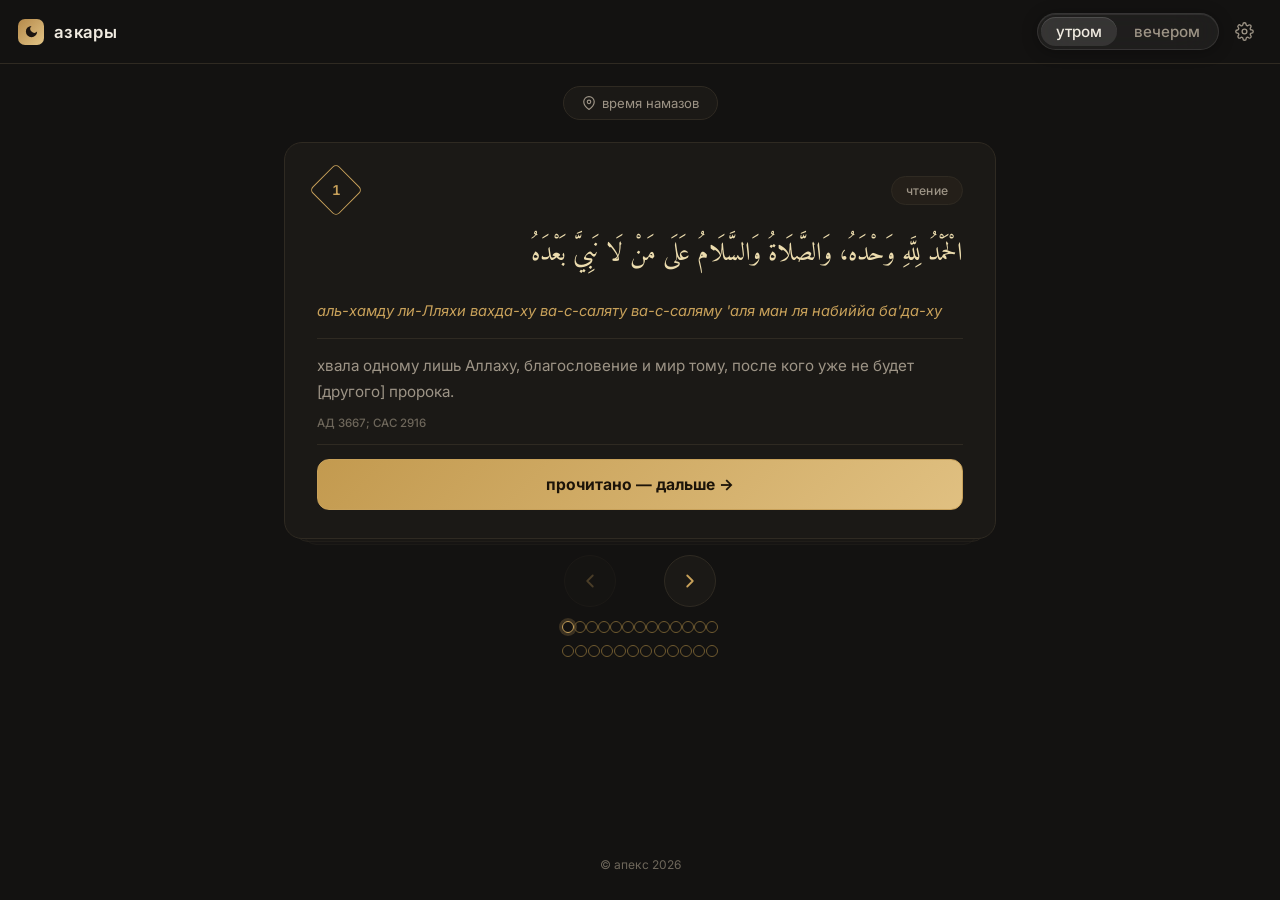
==== commit 298db029: "ui: align both dot rows to equal width (space-between) Split the progress dots into two flex rows th" ====
--- a/index.html
+++ b/index.html
@@ -17,7 +17,7 @@
   <link rel="preconnect" href="https://fonts.googleapis.com" />
   <link rel="preconnect" href="https://fonts.gstatic.com" crossorigin />
   <link href="https://fonts.googleapis.com/css2?family=Amiri:wght@400;700&family=Inter:wght@400;500;600&display=swap" rel="stylesheet" />
-  <link rel="stylesheet" href="style.css?v=24" />
+  <link rel="stylesheet" href="style.css?v=25" />
 </head>
 <body>
 
@@ -122,7 +122,7 @@
   <footer>&copy;&nbsp;апекс&nbsp;2026</footer>
 
   <script src="data.js?v=7"></script>
-  <script src="app.js?v=15"></script>
+  <script src="app.js?v=16"></script>
   <script src="prayer.js?v=2"></script>
   <script>
     if ('serviceWorker' in navigator) {
--- a/style.css
+++ b/style.css
@@ -1046,12 +1046,18 @@
 
 /* ── Progress dots ── */
 .deck-dots {
-  display: grid;
-  gap: 9px;
-  justify-content: center;
-  max-width: 470px;
+  display: flex;
+  flex-direction: column;
+  gap: 10px;
+  max-width: 340px;
   margin: 0 auto;
   padding: 14px 24px 0;
+}
+
+.dot-row {
+  display: flex;
+  justify-content: space-between;
+  width: 100%;
 }
 
 .dot {
@@ -1114,7 +1120,7 @@
 /* ── New elements: mobile ── */
 @media (max-width: 480px) {
   .deck-nav { gap: 34px; padding: 14px 12px 0; }
-  .deck-dots { gap: 8px; padding: 12px 16px 0; max-width: 360px; }
+  .deck-dots { gap: 9px; padding: 12px 16px 0; max-width: 300px; }
   .deck-ornament { padding: 20px 0 6px; }
   .prayer-times { padding: 14px 12px 0; }
   .prayer-times-row { padding: 8px 4px; gap: 2px; }
@@ -1136,7 +1142,7 @@
   .card-diamond { width: 38px; height: 38px; font-size: 0.85rem; }
   .card-pill { font-size: 0.76rem; padding: 6px 14px; }
   .dot { width: 12px; height: 12px; }
-  .deck-dots { max-width: 540px; gap: 11px; }
+  .deck-dots { max-width: 380px; gap: 12px; }
   .nav-btn { width: 52px; height: 52px; }
   .prayer-times { max-width: 760px; }
   .prayer-times-row { padding: 12px 16px; gap: 8px; border-radius: 14px; }
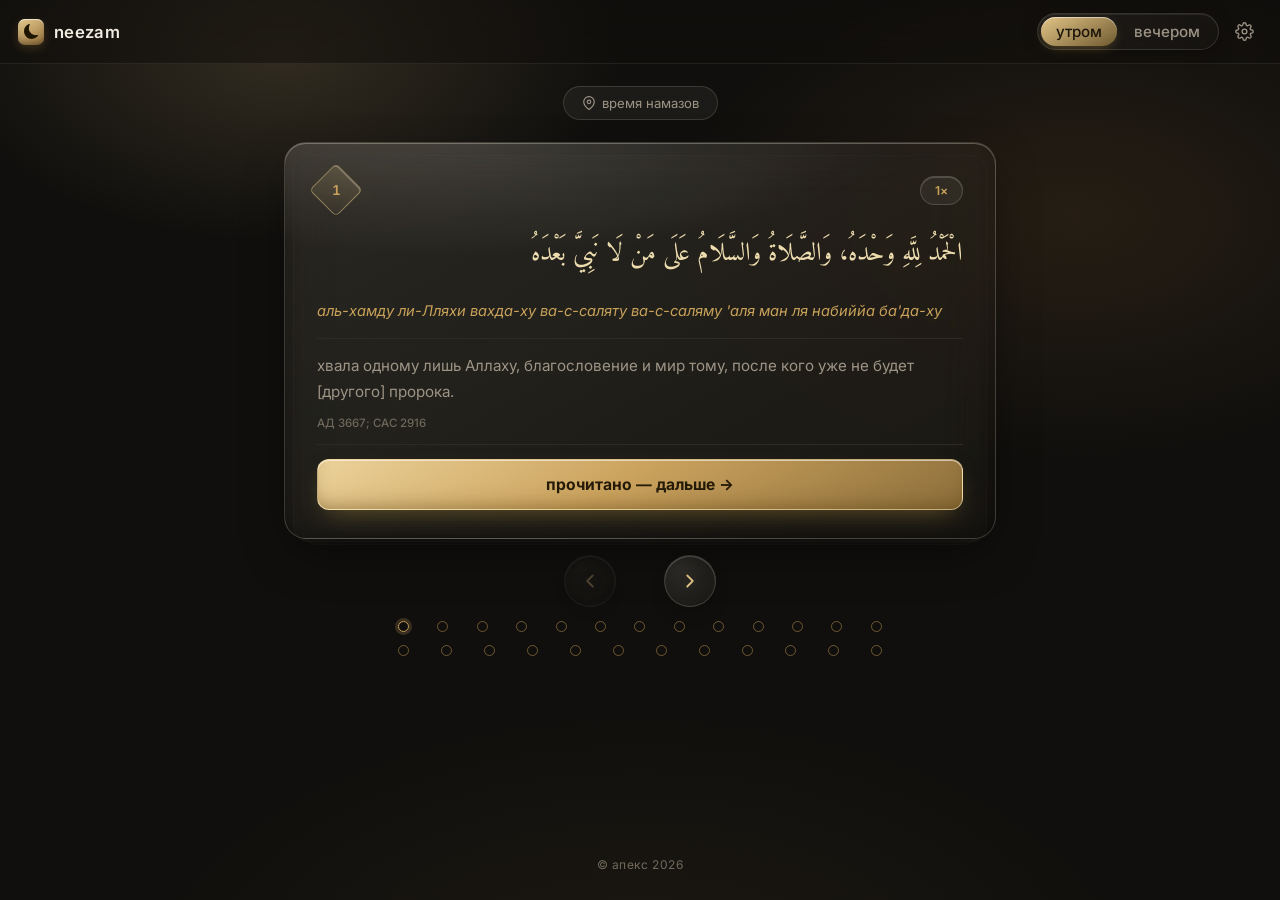
==== commit 0f41f735: "feat: Liquid Glass redesign — neezam, bold crescent, 1× pill, 100× done button Rebrand азкары→neezam" ====
--- a/index.html
+++ b/index.html
@@ -17,14 +17,15 @@
   <link rel="preconnect" href="https://fonts.googleapis.com" />
   <link rel="preconnect" href="https://fonts.gstatic.com" crossorigin />
   <link href="https://fonts.googleapis.com/css2?family=Amiri:wght@400;700&family=Inter:wght@400;500;600&display=swap" rel="stylesheet" />
-  <link rel="stylesheet" href="style.css?v=25" />
+  <link rel="stylesheet" href="style.css?v=26" />
+  <link rel="stylesheet" href="glass.css?v=1" />
 </head>
 <body>
 
   <header>
     <div class="logo">
-      <div class="logo-icon"><svg class="ico-svg" viewBox="0 0 24 24" fill="currentColor" aria-hidden="true"><path d="M12 3a6 6 0 0 0 9 9 9 9 0 1 1-9-9z"/></svg></div>
-      <span class="logo-text">азкары</span>
+      <div class="logo-icon"><svg class="ico-svg" viewBox="0 0 16 16" fill="currentColor" aria-hidden="true"><path d="M6 .278a.768.768 0 0 1 .08.858 7.208 7.208 0 0 0-.878 3.46c0 4.021 3.278 7.277 7.318 7.277.527 0 1.04-.055 1.533-.16a.787.787 0 0 1 .81.316.733.733 0 0 1-.031.893A8.349 8.349 0 0 1 8.344 16C3.734 16 0 12.286 0 7.71 0 4.266 2.114 1.312 5.124.06A.752.752 0 0 1 6 .278z"/></svg></div>
+      <span class="logo-text">neezam</span>
     </div>
     <div class="header-right">
       <div class="tabs" role="tablist" aria-label="Время суток">
@@ -122,10 +123,10 @@
   <footer>&copy;&nbsp;апекс&nbsp;2026</footer>
 
   <script src="data.js?v=7"></script>
-  <script src="app.js?v=16"></script>
+  <script src="app.js?v=17"></script>
   <script src="prayer.js?v=2"></script>
   <script>
-    if ('serviceWorker' in navigator) {
+    if ('serviceWorker' in navigator && location.hostname !== 'localhost' && location.hostname !== '127.0.0.1') {
       navigator.serviceWorker.register('sw.js');
     }
   </script>
--- a/style.css
+++ b/style.css
@@ -1048,10 +1048,11 @@
 .deck-dots {
   display: flex;
   flex-direction: column;
-  gap: 10px;
-  max-width: 340px;
+  gap: 12px;
+  width: 100%;
+  max-width: 430px;
   margin: 0 auto;
-  padding: 14px 24px 0;
+  padding: 14px 8px 0;
 }
 
 .dot-row {
@@ -1061,8 +1062,8 @@
 }
 
 .dot {
-  width: 11px;
-  height: 11px;
+  width: 10px;
+  height: 10px;
   border-radius: 50%;
   border: 1px solid var(--gold-deep);
   background: transparent;
@@ -1120,7 +1121,7 @@
 /* ── New elements: mobile ── */
 @media (max-width: 480px) {
   .deck-nav { gap: 34px; padding: 14px 12px 0; }
-  .deck-dots { gap: 9px; padding: 12px 16px 0; max-width: 300px; }
+  .deck-dots { gap: 11px; padding: 12px 6px 0; max-width: 380px; }
   .deck-ornament { padding: 20px 0 6px; }
   .prayer-times { padding: 14px 12px 0; }
   .prayer-times-row { padding: 8px 4px; gap: 2px; }
@@ -1141,8 +1142,8 @@
   .translation { font-size: 0.95rem; }
   .card-diamond { width: 38px; height: 38px; font-size: 0.85rem; }
   .card-pill { font-size: 0.76rem; padding: 6px 14px; }
-  .dot { width: 12px; height: 12px; }
-  .deck-dots { max-width: 380px; gap: 12px; }
+  .dot { width: 11px; height: 11px; }
+  .deck-dots { max-width: 500px; gap: 13px; }
   .nav-btn { width: 52px; height: 52px; }
   .prayer-times { max-width: 760px; }
   .prayer-times-row { padding: 12px 16px; gap: 8px; border-radius: 14px; }
--- a/glass.css
+++ b/glass.css
@@ -0,0 +1,157 @@
+/* ═══════════════════════════════════════════════════════════
+   neezam · Liquid Glass layer  (loaded after style.css)
+   Adds atmosphere + frosted-glass material over the existing app.
+   ═══════════════════════════════════════════════════════════ */
+
+/* ── Atmosphere: warm orbs the glass refracts ── */
+html { background: #100f0d; }
+body {
+  background-color: #100f0d;
+  background-image:
+    radial-gradient(38% 30% at 22% 6%, rgba(226, 196, 134, 0.16), transparent 70%),
+    radial-gradient(44% 38% at 84% 24%, rgba(170, 120, 60, 0.14), transparent 72%),
+    radial-gradient(58% 48% at 50% 112%, rgba(120, 96, 52, 0.13), transparent 70%);
+  background-attachment: fixed;
+  background-repeat: no-repeat;
+  background-size: cover;
+}
+
+/* ── Header: translucent glass bar ── */
+header {
+  background: rgba(18, 16, 13, 0.55);
+  -webkit-backdrop-filter: blur(20px) saturate(1.3);
+  backdrop-filter: blur(20px) saturate(1.3);
+  border-bottom: 1px solid rgba(255, 247, 228, 0.08);
+}
+.logo-icon {
+  background: linear-gradient(150deg, #e6cb8e, #95703b);
+  box-shadow:
+    inset 0 1px 0 rgba(255, 255, 255, 0.6),
+    inset 0 -5px 10px -5px rgba(0, 0, 0, 0.5),
+    0 3px 10px rgba(150, 110, 50, 0.3);
+}
+.logo-icon .ico-svg { color: #1f1602; }
+
+/* ── Tabs: glass capsule, gold active ── */
+.tabs {
+  background: linear-gradient(150deg, rgba(255, 250, 238, 0.06), rgba(255, 250, 238, 0.02));
+  border: 1px solid rgba(255, 247, 228, 0.12);
+}
+.tab.active {
+  background: linear-gradient(150deg, var(--gold-bright), var(--gold-deep));
+  color: #1c150a;
+  box-shadow: inset 0 1px 0 rgba(255, 255, 255, 0.5), 0 4px 13px -5px rgba(190, 150, 70, 0.55);
+}
+.tab.active:hover { color: #1c150a; }
+
+/* ── The azkar card: hero glass panel ── */
+.card {
+  background:
+    radial-gradient(120% 70% at 26% -8%, rgba(255, 252, 244, 0.15), transparent 52%),
+    linear-gradient(150deg, rgba(255, 250, 238, 0.075), rgba(255, 250, 238, 0.022) 60%, rgba(0, 0, 0, 0.05));
+  -webkit-backdrop-filter: blur(26px) saturate(1.5) brightness(1.03);
+  backdrop-filter: blur(26px) saturate(1.5) brightness(1.03);
+  border: 1px solid rgba(255, 247, 228, 0.16);
+  border-radius: 22px;
+  box-shadow:
+    0 18px 50px -14px rgba(0, 0, 0, 0.6),
+    inset 0 1px 0 rgba(255, 250, 235, 0.28),
+    inset 0 -16px 28px -18px rgba(0, 0, 0, 0.5);
+}
+
+/* diamond number + pill */
+.card-diamond::before {
+  background: linear-gradient(150deg, rgba(226, 196, 134, 0.18), rgba(226, 196, 134, 0.04));
+  border: 1px solid rgba(226, 196, 134, 0.5);
+  box-shadow: inset 0 1px 0 rgba(255, 255, 255, 0.3);
+}
+.card-pill {
+  background: rgba(255, 250, 238, 0.06);
+  border: 1px solid rgba(255, 247, 228, 0.16);
+  box-shadow: inset 0 1px 0 rgba(255, 255, 255, 0.18);
+}
+
+/* ── Gold buttons: glassy gold with depth ── */
+.counter-btn-big,
+.read-next-btn {
+  background: linear-gradient(150deg, #ecd29a 0%, #cba35e 46%, #8c6e3a 100%);
+  border: 1px solid rgba(255, 241, 204, 0.42);
+  color: #241a07;
+  box-shadow:
+    inset 0 1px 0 rgba(255, 255, 255, 0.55),
+    inset 0 -10px 20px -10px rgba(70, 45, 0, 0.5),
+    0 10px 26px -10px rgba(190, 150, 70, 0.5);
+}
+
+/* ── Round nav buttons: glass ── */
+.nav-btn {
+  background: radial-gradient(circle at 32% 26%, rgba(255, 250, 238, 0.13), rgba(255, 250, 238, 0.03));
+  -webkit-backdrop-filter: blur(18px) saturate(1.3);
+  backdrop-filter: blur(18px) saturate(1.3);
+  border: 1px solid rgba(255, 247, 228, 0.16);
+  color: var(--gold-bright);
+  box-shadow: inset 0 1px 0 rgba(255, 255, 255, 0.22), 0 8px 20px -10px rgba(0, 0, 0, 0.6);
+}
+.nav-btn:hover:not(:disabled) {
+  background: radial-gradient(circle at 32% 26%, rgba(255, 250, 238, 0.2), rgba(255, 250, 238, 0.05));
+  border-color: rgba(226, 196, 134, 0.45);
+  color: var(--gold-bright);
+}
+
+/* ── Prayer times: glass enable + pill (row already glass) ── */
+.prayer-enable-btn {
+  background: rgba(255, 250, 238, 0.05);
+  border: 1px solid rgba(255, 247, 228, 0.14);
+  -webkit-backdrop-filter: blur(14px) saturate(1.3);
+  backdrop-filter: blur(14px) saturate(1.3);
+}
+.prayer-enable-btn:hover { border-color: rgba(226, 196, 134, 0.4); }
+
+/* ── Overlays: completion, end card, settings ── */
+.completion-card,
+.end-card,
+.settings-panel {
+  background:
+    radial-gradient(120% 60% at 28% -6%, rgba(255, 252, 244, 0.14), transparent 50%),
+    linear-gradient(150deg, rgba(255, 250, 238, 0.08), rgba(255, 250, 238, 0.025));
+  -webkit-backdrop-filter: blur(30px) saturate(1.5);
+  backdrop-filter: blur(30px) saturate(1.5);
+  border: 1px solid rgba(255, 247, 228, 0.18);
+  box-shadow:
+    0 22px 60px -16px rgba(0, 0, 0, 0.7),
+    inset 0 1px 0 rgba(255, 250, 235, 0.3);
+}
+.completion-screen {
+  background: rgba(10, 9, 8, 0.55);
+  -webkit-backdrop-filter: blur(8px);
+  backdrop-filter: blur(8px);
+}
+.completion-check {
+  box-shadow: inset 0 1px 0 rgba(255, 255, 255, 0.5), 0 8px 22px -8px rgba(190, 150, 70, 0.5);
+}
+
+/* ── Footer ── */
+footer {
+  color: rgba(160, 150, 134, 0.65);
+  letter-spacing: 0.04em;
+}
+
+/* ── "прочитано целиком" — secondary action for long (100×) azkars ── */
+.counter-done-btn {
+  margin-top: 8px;
+  width: 100%;
+  padding: 13px;
+  border-radius: 12px;
+  border: 1px solid rgba(226, 196, 134, 0.5);
+  background: rgba(226, 196, 134, 0.06);
+  -webkit-backdrop-filter: blur(14px) saturate(1.3);
+  backdrop-filter: blur(14px) saturate(1.3);
+  color: var(--gold-bright);
+  font-size: 0.95rem;
+  font-weight: 600;
+  font-family: inherit;
+  cursor: pointer;
+  transition: background 0.15s, border-color 0.15s, transform 0.08s;
+}
+.counter-done-btn:hover { background: rgba(226, 196, 134, 0.12); border-color: var(--gold); }
+.counter-done-btn:active { transform: scale(0.97); }
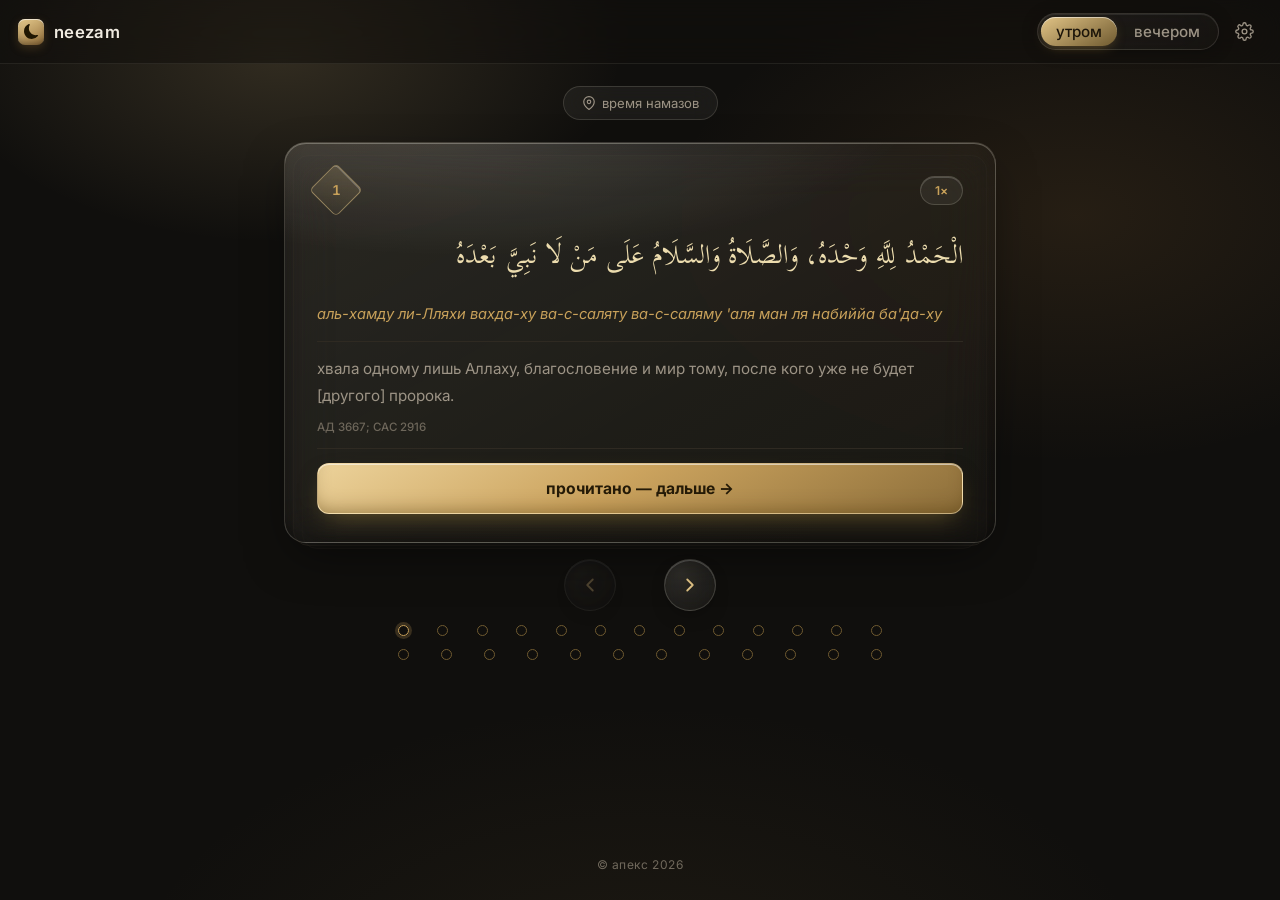
==== commit 1eacd5f6: "arabic: switch to Scheherazade New, improve RTL rendering replace Amiri with Scheherazade New (SIL) " ====
--- a/index.html
+++ b/index.html
@@ -3,21 +3,21 @@
 <head>
   <meta charset="UTF-8" />
   <meta name="viewport" content="width=device-width, initial-scale=1.0" />
-  <title>азкары</title>
-  <meta name="description" content="Утренние и вечерние азкары с счётчиком повторений" />
-  <meta property="og:title" content="азкары" />
-  <meta property="og:description" content="Утренние и вечерние азкары с счётчиком повторений" />
+  <title>neezam</title>
+  <meta name="description" content="утренние и вечерние азкары с счётчиком повторений" />
+  <meta property="og:title" content="neezam" />
+  <meta property="og:description" content="утренние и вечерние азкары с счётчиком повторений" />
   <meta property="og:type" content="website" />
   <link rel="manifest" href="manifest.json" />
   <link rel="apple-touch-icon" href="icon.png" />
   <meta name="theme-color" content="#141211" />
   <meta name="apple-mobile-web-app-capable" content="yes" />
   <meta name="apple-mobile-web-app-status-bar-style" content="black-translucent" />
-  <meta name="apple-mobile-web-app-title" content="азкары" />
+  <meta name="apple-mobile-web-app-title" content="neezam" />
   <link rel="preconnect" href="https://fonts.googleapis.com" />
   <link rel="preconnect" href="https://fonts.gstatic.com" crossorigin />
-  <link href="https://fonts.googleapis.com/css2?family=Amiri:wght@400;700&family=Inter:wght@400;500;600&display=swap" rel="stylesheet" />
-  <link rel="stylesheet" href="style.css?v=26" />
+  <link href="https://fonts.googleapis.com/css2?family=Scheherazade+New:wght@400;700&family=Inter:wght@400;500;600&display=swap" rel="stylesheet" />
+  <link rel="stylesheet" href="style.css?v=27" />
   <link rel="stylesheet" href="glass.css?v=1" />
 </head>
 <body>
--- a/style.css
+++ b/style.css
@@ -350,10 +350,14 @@
 .arabic {
   font-size: calc(1.45rem * var(--arabic-scale, 1));
   text-align: right;
-  line-height: 2.15;
+  line-height: 2.3;
   color: var(--arabic);
-  font-family: 'Amiri', 'Traditional Arabic', serif;
+  font-family: 'Scheherazade New', 'Traditional Arabic', serif;
   direction: rtl;
+  unicode-bidi: isolate;
+  text-rendering: optimizeLegibility;
+  font-feature-settings: "liga" 1, "calt" 1;
+  word-spacing: 0.05em;
   margin-bottom: 16px;
 }
 
@@ -1027,7 +1031,7 @@
   .streak { font-size: 0.85rem; padding: 2px 4px; }
   #deck { padding: 16px 12px 0; }
   .card { padding: 18px 17px; border-radius: 14px; }
-  .arabic { font-size: calc(1.3rem * var(--arabic-scale, 1)); line-height: 2.05; }
+  .arabic { font-size: calc(1.3rem * var(--arabic-scale, 1)); line-height: 2.2; }
   .note { font-size: 0.8rem; }
   .nav-btn { width: 44px; height: 44px; font-size: 1.5rem; }
   .deck-nav { gap: 16px; padding: 10px 12px 2px; }
@@ -1137,7 +1141,7 @@
   .progress-bar { max-width: 760px; }
   .deck-nav { max-width: 760px; }
   .card { padding: 28px 32px; border-radius: 18px; }
-  .arabic { font-size: calc(1.6rem * var(--arabic-scale, 1)); line-height: 2.25; }
+  .arabic { font-size: calc(1.6rem * var(--arabic-scale, 1)); line-height: 2.4; }
   .transliteration { font-size: 0.92rem; }
   .translation { font-size: 0.95rem; }
   .card-diamond { width: 38px; height: 38px; font-size: 0.85rem; }
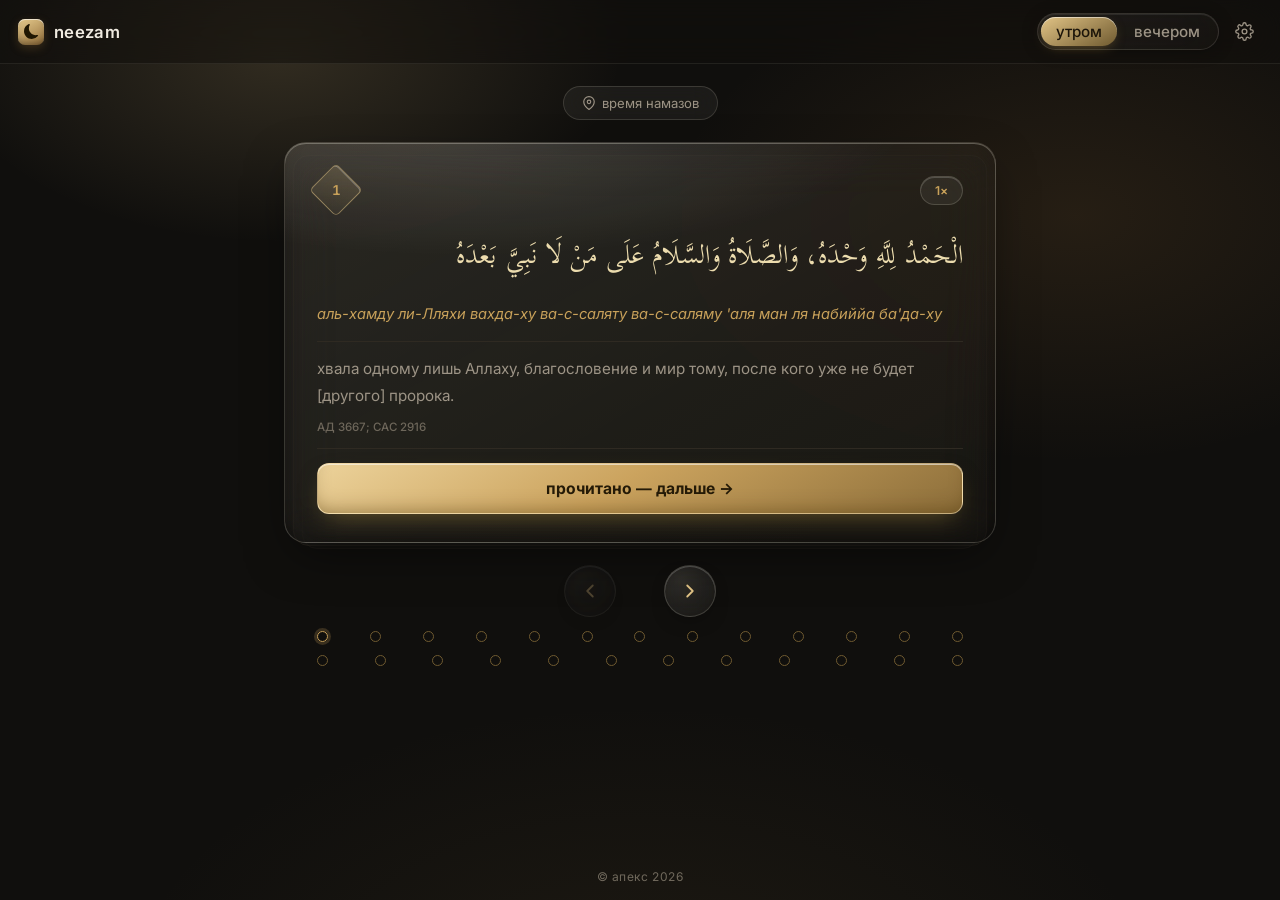
==== commit 55481047: "ui: dots align to button width, reset button in settings - dots width now matches «прочитано — дальш" ====
--- a/index.html
+++ b/index.html
@@ -17,7 +17,7 @@
   <link rel="preconnect" href="https://fonts.googleapis.com" />
   <link rel="preconnect" href="https://fonts.gstatic.com" crossorigin />
   <link href="https://fonts.googleapis.com/css2?family=Scheherazade+New:wght@400;700&family=Inter:wght@400;500;600&display=swap" rel="stylesheet" />
-  <link rel="stylesheet" href="style.css?v=27" />
+  <link rel="stylesheet" href="style.css?v=28" />
   <link rel="stylesheet" href="glass.css?v=1" />
 </head>
 <body>
@@ -59,6 +59,9 @@
       <button id="prayer-toggle" class="switch" role="switch" aria-checked="true" onclick="togglePrayerTimes()" aria-label="Показывать время намазов">
         <span class="switch-knob"></span>
       </button>
+    </div>
+    <div class="settings-row settings-reset-row">
+      <button class="settings-reset-btn" onclick="resetAll()">сбросить прогресс</button>
     </div>
   </div>
 
@@ -123,7 +126,7 @@
   <footer>&copy;&nbsp;апекс&nbsp;2026</footer>
 
   <script src="data.js?v=7"></script>
-  <script src="app.js?v=17"></script>
+  <script src="app.js?v=18"></script>
   <script src="prayer.js?v=2"></script>
   <script>
     if ('serviceWorker' in navigator && location.hostname !== 'localhost' && location.hostname !== '127.0.0.1') {
--- a/style.css
+++ b/style.css
@@ -674,6 +674,19 @@
   background: #1c1409;
 }
 
+.settings-reset-row { justify-content: center; }
+.settings-reset-btn {
+  background: none;
+  border: none;
+  color: var(--text-3);
+  font-size: 0.82rem;
+  font-family: inherit;
+  cursor: pointer;
+  padding: 4px 0;
+  transition: color 0.15s;
+}
+.settings-reset-btn:hover { color: var(--gold); }
+
 /* ── Completion screen ── */
 .completion-screen {
   position: fixed;
@@ -823,7 +836,8 @@
 /* ── Footer ── */
 footer {
   text-align: center;
-  padding: 8px 0 28px;
+  margin-top: auto;
+  padding: 12px 0 max(16px, env(safe-area-inset-bottom));
   font-size: 0.75rem;
   color: var(--text-3);
 }
@@ -1046,7 +1060,7 @@
   flex-direction: column;
 }
 
-.deck-nav { gap: 48px; }
+.deck-nav { gap: 48px; padding-top: 22px; }
 
 /* ── Progress dots ── */
 .deck-dots {
@@ -1054,9 +1068,9 @@
   flex-direction: column;
   gap: 12px;
   width: 100%;
-  max-width: 430px;
+  max-width: 720px;
   margin: 0 auto;
-  padding: 14px 8px 0;
+  padding: 14px 45px 0;
 }
 
 .dot-row {
@@ -1124,8 +1138,8 @@
 
 /* ── New elements: mobile ── */
 @media (max-width: 480px) {
-  .deck-nav { gap: 34px; padding: 14px 12px 0; }
-  .deck-dots { gap: 11px; padding: 12px 6px 0; max-width: 380px; }
+  .deck-nav { gap: 34px; padding: 18px 12px 0; }
+  .deck-dots { gap: 11px; padding: 12px 30px 0; max-width: 720px; }
   .deck-ornament { padding: 20px 0 6px; }
   .prayer-times { padding: 14px 12px 0; }
   .prayer-times-row { padding: 8px 4px; gap: 2px; }
@@ -1147,7 +1161,7 @@
   .card-diamond { width: 38px; height: 38px; font-size: 0.85rem; }
   .card-pill { font-size: 0.76rem; padding: 6px 14px; }
   .dot { width: 11px; height: 11px; }
-  .deck-dots { max-width: 500px; gap: 13px; }
+  .deck-dots { max-width: 760px; gap: 13px; padding: 14px 57px 0; }
   .nav-btn { width: 52px; height: 52px; }
   .prayer-times { max-width: 760px; }
   .prayer-times-row { padding: 12px 16px; gap: 8px; border-radius: 14px; }
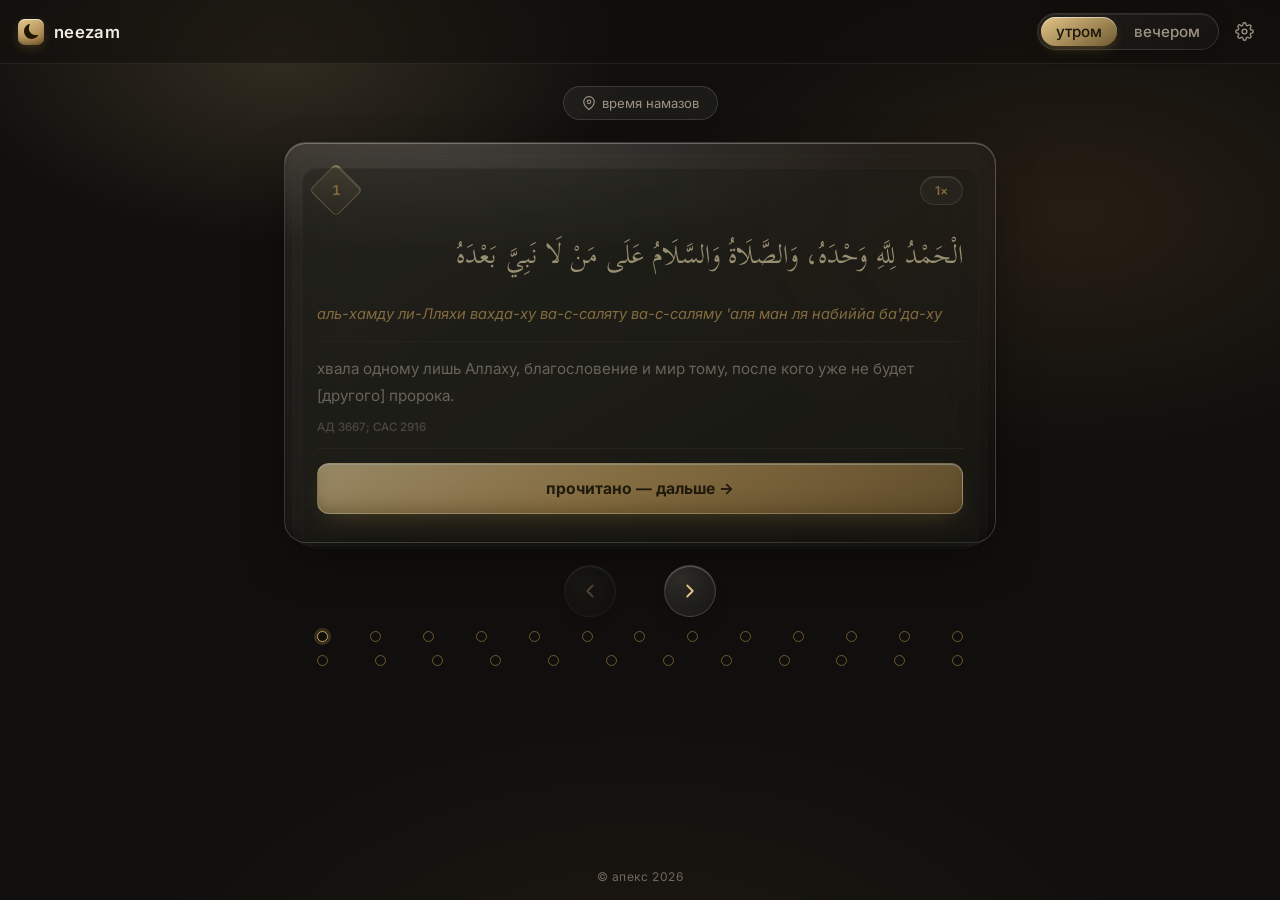
==== commit 993887ae: "fix: arabic RTL alignment, centered bismillah, remove swipe gestures - split bismillah/istiaaza as c" ====
--- a/index.html
+++ b/index.html
@@ -17,7 +17,7 @@
   <link rel="preconnect" href="https://fonts.googleapis.com" />
   <link rel="preconnect" href="https://fonts.gstatic.com" crossorigin />
   <link href="https://fonts.googleapis.com/css2?family=Scheherazade+New:wght@400;700&family=Inter:wght@400;500;600&display=swap" rel="stylesheet" />
-  <link rel="stylesheet" href="style.css?v=28" />
+  <link rel="stylesheet" href="style.css?v=29" />
   <link rel="stylesheet" href="glass.css?v=1" />
 </head>
 <body>
@@ -108,7 +108,6 @@
       <button id="next-btn" class="nav-btn" onclick="goNext()" aria-label="Дальше"><svg class="ico-svg" viewBox="0 0 24 24" fill="none" stroke="currentColor" stroke-width="2" stroke-linecap="round" stroke-linejoin="round" aria-hidden="true"><path d="m9 18 6-6-6-6"/></svg></button>
     </div>
     <div id="deck-dots" class="deck-dots" aria-hidden="true"></div>
-    <div class="swipe-hint" hidden>листайте свайпом или стрелками</div>
   </div>
 
   <div id="celebration" class="celebration" aria-hidden="true"></div>
@@ -125,8 +124,8 @@
 
   <footer>&copy;&nbsp;апекс&nbsp;2026</footer>
 
-  <script src="data.js?v=7"></script>
-  <script src="app.js?v=18"></script>
+  <script src="data.js?v=8"></script>
+  <script src="app.js?v=19"></script>
   <script src="prayer.js?v=2"></script>
   <script>
     if ('serviceWorker' in navigator && location.hostname !== 'localhost' && location.hostname !== '127.0.0.1') {
--- a/style.css
+++ b/style.css
@@ -270,21 +270,7 @@
   100% { transform: scale(1); }
 }
 
-.swipe-card {
-  position: relative;
-  z-index: 1;
-  width: 100%;
-  touch-action: pan-y;
-  cursor: grab;
-  user-select: none;
-  -webkit-user-select: none;
-  transition: none;
-  will-change: transform;
-}
-
-.swipe-card:active { cursor: grabbing; }
-.swipe-card.dragging { transition: none; }
-.swipe-card.animating { transition: transform 0.32s cubic-bezier(0.4, 0, 0.2, 1), opacity 0.32s ease; }
+.slide-out { transition: transform 0.32s cubic-bezier(0.4, 0, 0.2, 1), opacity 0.32s ease; }
 
 /* ── Card head: diamond number + pill ── */
 .card-head {
@@ -360,6 +346,11 @@
   word-spacing: 0.05em;
   margin-bottom: 16px;
 }
+.arabic-prefix {
+  text-align: center;
+  font-size: calc(1.2rem * var(--arabic-scale, 1));
+  margin-bottom: 6px;
+}
 
 /* ── Divider ── */
 .divider {
@@ -474,7 +465,7 @@
   cursor: default;
 }
 
-.swipe-next-hint {
+.done-hint {
   margin-top: 10px;
   text-align: center;
   font-size: 0.78rem;
@@ -544,12 +535,6 @@
   letter-spacing: 0.06em;
 }
 
-.swipe-hint {
-  text-align: center;
-  font-size: 0.72rem;
-  color: var(--text-3);
-  padding: 4px 20px 18px;
-}
 
 /* ── Celebration ── */
 .celebration {
@@ -1050,7 +1035,7 @@
   .nav-btn { width: 44px; height: 44px; font-size: 1.5rem; }
   .deck-nav { gap: 16px; padding: 10px 12px 2px; }
   .end-card { padding: 30px 18px; }
-  .settings-panel { top: 52px; right: 8px; left: 8px; width: auto; }
+  .settings-panel { top: 52px; right: 14px; }
 }
 
 /* ── Stage ── */
@@ -1132,7 +1117,7 @@
 .read-next-btn { display: flex; align-items: center; justify-content: center; gap: 6px; }
 .read-next-btn .ico-svg { width: 1.05em; height: 1.05em; vertical-align: middle; }
 
-.swipe-next-hint { display: flex; align-items: center; justify-content: center; gap: 4px; }
+.done-hint { display: flex; align-items: center; justify-content: center; gap: 4px; }
 .completion-streak,
 .end-streak { display: flex; align-items: center; justify-content: center; gap: 5px; }
 
@@ -1170,7 +1155,7 @@
 }
 
 /* ── Genie / parachute dismiss (forward via button / arrow / auto) ── */
-.swipe-card.genie-out {
+.genie-out {
   animation: genieOut 0.55s cubic-bezier(0.45, 0, 0.75, 0.3) forwards;
   pointer-events: none;
   z-index: 2;
